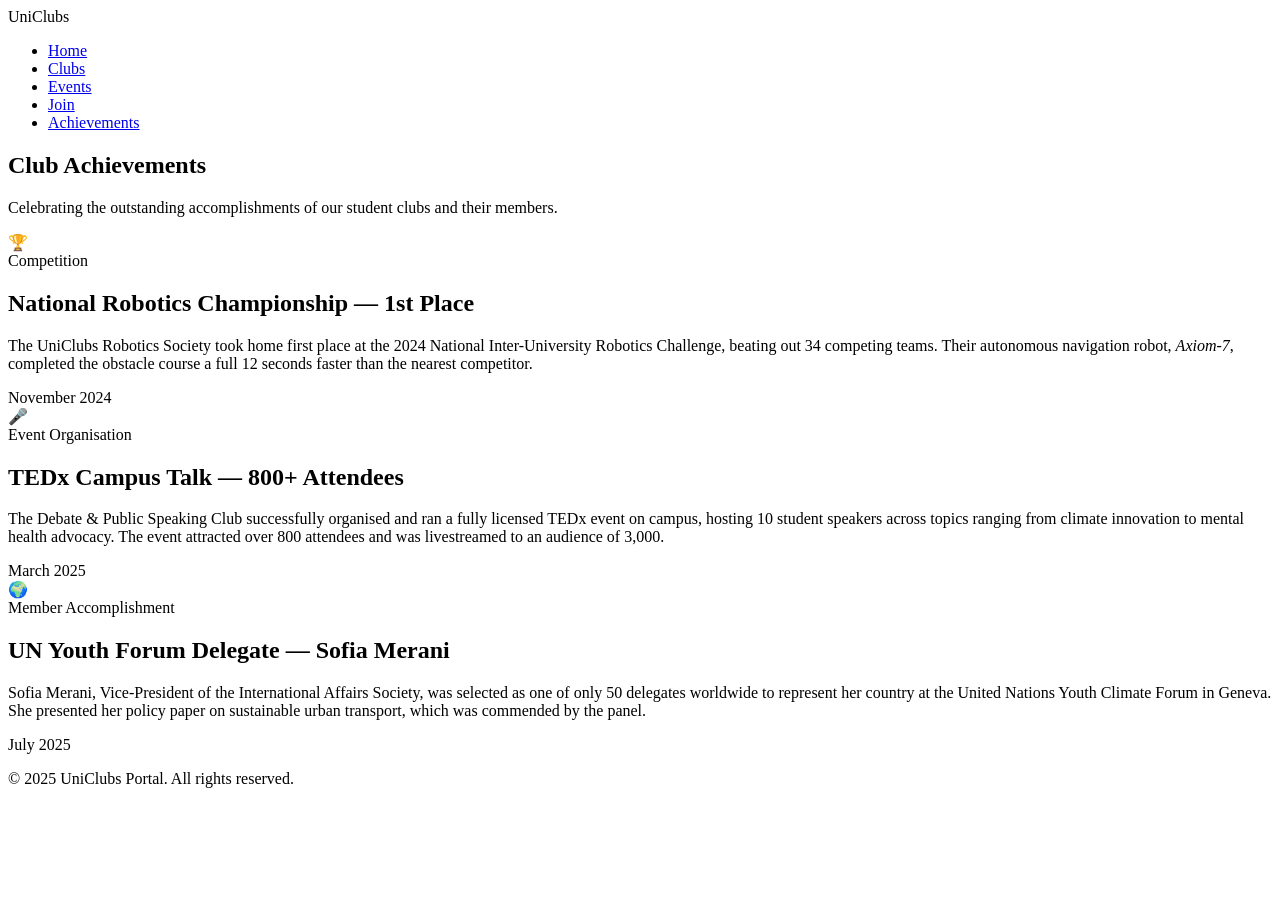
==== src/highlights.html @ f053d3e5 "Implemented highlights.html with club achievements" ====
<!DOCTYPE html>
<html lang="en">
<head>
  <meta charset="UTF-8" />
  <meta name="viewport" content="width=device-width, initial-scale=1.0" />
  <title>Club Achievements | UniClubs Portal</title>
  <link rel="stylesheet" href="../styles/style.css" />
</head>
<body>

  <header class="site-header">
    <div class="site-header__inner">
      <span class="site-logo">UniClubs</span>
      <nav class="site-nav">
        <ul>
          <li><a href="index.html">Home</a></li>
          <li><a href="clubs.html">Clubs</a></li>
          <li><a href="events.html">Events</a></li>
          <li><a href="join.html">Join</a></li>
          <li><a href="highlights.html" class="nav-active">Achievements</a></li>
        </ul>
      </nav>
    </div>
  </header>

  <main>
    <section class="achievements-hero">
      <h1>Club Achievements</h1>
      <p>Celebrating the outstanding accomplishments of our student clubs and their members.</p>
    </section>

    <section class="achievements-grid">

      <article class="achievement-card">
        <div class="achievement-card__badge">🏆</div>
        <div class="achievement-card__content">
          <span class="achievement-card__category">Competition</span>
          <h2 class="achievement-card__title">National Robotics Championship — 1st Place</h2>
          <p class="achievement-card__body">
            The UniClubs Robotics Society took home first place at the 2024 National Inter-University
            Robotics Challenge, beating out 34 competing teams. Their autonomous navigation robot,
            <em>Axiom-7</em>, completed the obstacle course a full 12 seconds faster than the
            nearest competitor.
          </p>
          <span class="achievement-card__date">November 2024</span>
        </div>
      </article>

      <article class="achievement-card">
        <div class="achievement-card__badge">🎤</div>
        <div class="achievement-card__content">
          <span class="achievement-card__category">Event Organisation</span>
          <h2 class="achievement-card__title">TEDx Campus Talk — 800+ Attendees</h2>
          <p class="achievement-card__body">
            The Debate &amp; Public Speaking Club successfully organised and ran a fully licensed
            TEDx event on campus, hosting 10 student speakers across topics ranging from
            climate innovation to mental health advocacy. The event attracted over 800 attendees
            and was livestreamed to an audience of 3,000.
          </p>
          <span class="achievement-card__date">March 2025</span>
        </div>
      </article>

      <article class="achievement-card">
        <div class="achievement-card__badge">🌍</div>
        <div class="achievement-card__content">
          <span class="achievement-card__category">Member Accomplishment</span>
          <h2 class="achievement-card__title">UN Youth Forum Delegate — Sofia Merani</h2>
          <p class="achievement-card__body">
            Sofia Merani, Vice-President of the International Affairs Society, was selected as
            one of only 50 delegates worldwide to represent her country at the United Nations
            Youth Climate Forum in Geneva. She presented her policy paper on sustainable urban
            transport, which was commended by the panel.
          </p>
          <span class="achievement-card__date">July 2025</span>
        </div>
      </article>

    </section>
  </main>

  <footer class="site-footer">
    <p>&copy; 2025 UniClubs Portal. All rights reserved.</p>
  </footer>

</body>
</html>
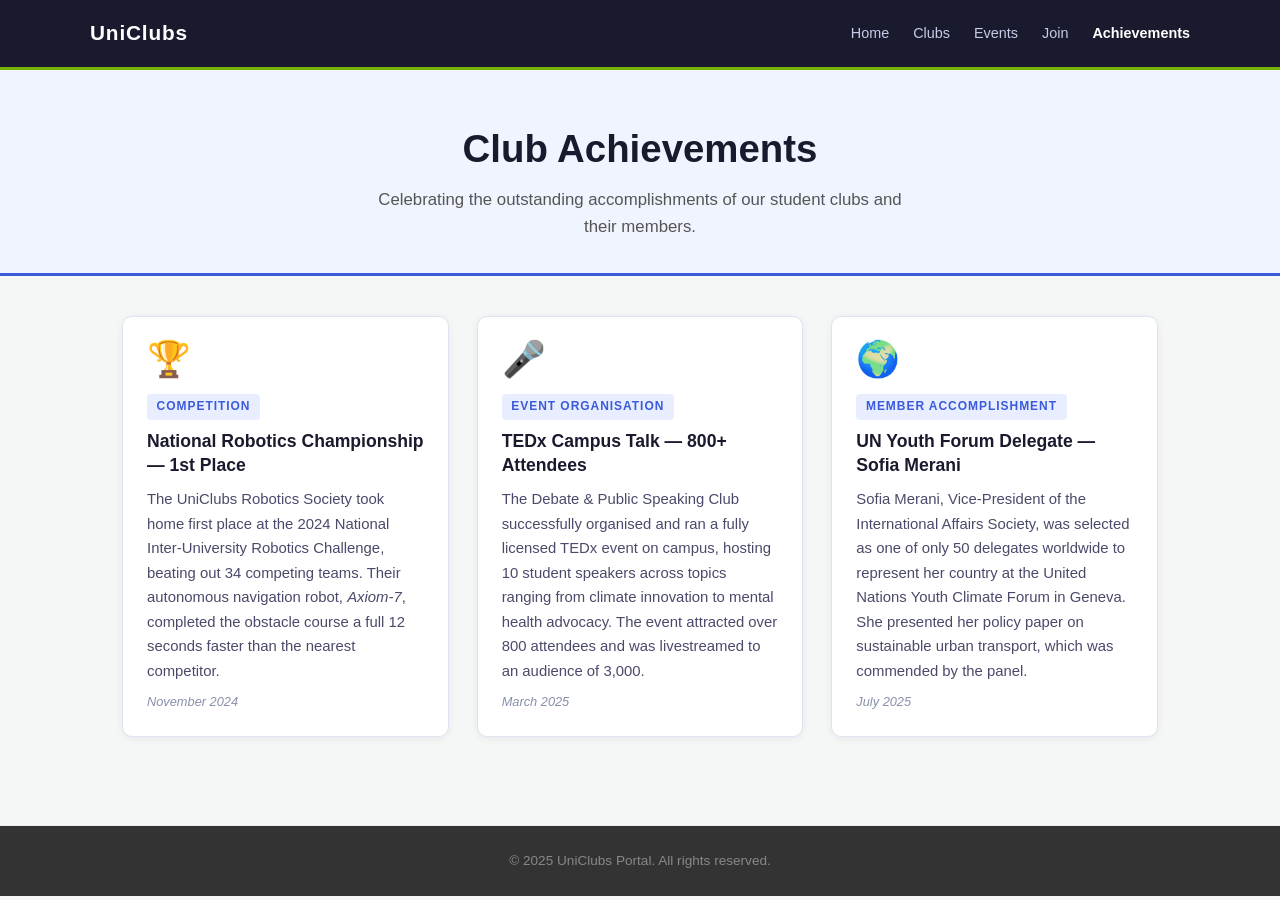
==== commit 860191f8: "Fix: Corrected the CSS file path in highlights.html" ====
--- a/src/highlights.html
+++ b/src/highlights.html
@@ -4,7 +4,7 @@
   <meta charset="UTF-8" />
   <meta name="viewport" content="width=device-width, initial-scale=1.0" />
   <title>Club Achievements | UniClubs Portal</title>
-  <link rel="stylesheet" href="../styles/style.css" />
+ <link rel="stylesheet" href="../styles/styles.css">
 </head>
 <body>
 
--- a/styles/styles.css
+++ b/styles/styles.css
@@ -0,0 +1,247 @@
+
+body {
+    font-family: 'Segoe UI', Tahoma, Geneva, Verdana, sans-serif;
+    line-height: 1.6;
+    margin: 0;
+    padding: 0;
+    background-color: #f4f4f4;
+}
+
+.container {
+    width: 80%;
+    margin: auto;
+    overflow: hidden;
+    padding: 20px;
+}
+
+header {
+    background: #333;
+    color: #fff;
+    padding-top: 30px;
+    min-height: 70px;
+    border-bottom: #77b300 3px solid;
+    text-align: center;
+}
+
+.card {
+    background: #fff;
+    padding: 20px;
+    margin-bottom: 10px;
+    border-radius: 8px;
+    box-shadow: 0 2px 5px rgba(0,0,0,0.1);
+}
+
+
+@media (max-width: 600px) {
+    .container {
+        width: 95%;
+        padding: 10px;
+    }
+    
+    header h1 {
+        font-size: 1.5rem;
+    }
+}
+* { margin: 0; padding: 0; box-sizing: border-box; font-family: 'Segoe UI', Tahoma, Geneva, Verdana, sans-serif; }
+body { background-color: #f4f7f6; color: #333; line-height: 1.6; display: flex; flex-direction: column; min-height: 100vh; }
+.navbar { background-color: #003366; color: white; padding: 1rem 2rem; display: flex; justify-content: space-between; align-items: center; }
+.navbar .logo { font-size: 1.5rem; font-weight: bold; }
+.nav-links { list-style: none; display: flex; gap: 1.5rem; }
+.nav-links a { color: white; text-decoration: none; font-weight: 500; transition: color 0.3s; }
+.nav-links a:hover { color: #ffcc00; }
+.hero-section { flex: 1; padding: 4rem 2rem; text-align: center; background-color: white; margin: 2rem auto; max-width: 900px; border-radius: 8px; box-shadow: 0 4px 8px rgba(0,0,0,0.1); }
+.hero-section h1 { color: #003366; margin-bottom: 1rem; font-size: 2.5rem; }
+.importance-section { margin: 2rem 0; padding: 1.5rem; background-color: #e6f0fa; border-left: 5px solid #003366; text-align: left; }
+.importance-section h2 { margin-bottom: 0.5rem; color: #003366; }
+.cta-buttons { margin-top: 2rem; display: flex; justify-content: center; gap: 1rem; }
+.btn { padding: 10px 20px; text-decoration: none; border-radius: 5px; font-weight: bold; transition: background 0.3s; }
+.primary-btn { background-color: #003366; color: white; }
+.primary-btn:hover { background-color: #002244; }
+.secondary-btn { background-color: #ffcc00; color: #333; }
+.secondary-btn:hover { background-color: #e6b800; }
+footer { background-color: #333; color: white; text-align: center; padding: 1rem; margin-top: auto; }
+@media (max-width: 768px) {
+    .navbar { flex-direction: column; text-align: center; }
+    .nav-links { flex-direction: column; margin-top: 1rem; gap: 0.5rem; }
+    .hero-section h1 { font-size: 2rem; }
+    .cta-buttons { flex-direction: column; }
+}
+
+
+.achievements-hero {
+  text-align: center;
+  padding: 3rem 1.5rem 2rem;
+  background-color: #f0f4ff;
+  border-bottom: 3px solid #3b5bdb;
+}
+
+.achievements-hero h1 {
+  font-size: 2.4rem;
+  color: #1a1a2e;
+  margin-bottom: 0.5rem;
+}
+
+.achievements-hero p {
+  font-size: 1.05rem;
+  color: #555;
+  max-width: 560px;
+  margin: 0 auto;
+}
+
+/* --- Achievement Cards Grid --- */
+.achievements-grid {
+  display: grid;
+  grid-template-columns: repeat(3, 1fr);
+  gap: 1.75rem;
+  padding: 2.5rem 2rem;
+  max-width: 1100px;
+  margin: 0 auto;
+}
+
+/* --- Individual Card --- */
+.achievement-card {
+  background: #ffffff;
+  border: 1px solid #dde3f0;
+  border-radius: 10px;
+  padding: 1.5rem;
+  display: flex;
+  flex-direction: column;
+  gap: 1rem;
+  box-shadow: 0 2px 8px rgba(0, 0, 0, 0.06);
+  transition: transform 0.2s ease, box-shadow 0.2s ease;
+}
+
+.achievement-card:hover {
+  transform: translateY(-4px);
+  box-shadow: 0 6px 20px rgba(59, 91, 219, 0.15);
+}
+
+.achievement-card__badge {
+  font-size: 2.2rem;
+  line-height: 1;
+}
+
+.achievement-card__category {
+  display: inline-block;
+  background-color: #e8eeff;
+  color: #3b5bdb;
+  font-size: 0.75rem;
+  font-weight: 700;
+  text-transform: uppercase;
+  letter-spacing: 0.08em;
+  padding: 0.2rem 0.6rem;
+  border-radius: 4px;
+  margin-bottom: 0.4rem;
+}
+
+.achievement-card__title {
+  font-size: 1.1rem;
+  color: #1a1a2e;
+  margin: 0.25rem 0 0.6rem;
+  line-height: 1.35;
+}
+
+.achievement-card__body {
+  font-size: 0.93rem;
+  color: #4a4a6a;
+  line-height: 1.65;
+  flex-grow: 1;
+}
+
+.achievement-card__date {
+  display: block;
+  font-size: 0.8rem;
+  color: #8890aa;
+  font-style: italic;
+  margin-top: 0.5rem;
+}
+
+/* --- Shared Nav & Header (basic, if not already defined) --- */
+.site-header {
+  background-color: #1a1a2e;
+  padding: 1rem 2rem;
+}
+
+.site-header__inner {
+  display: flex;
+  align-items: center;
+  justify-content: space-between;
+  max-width: 1100px;
+  margin: 0 auto;
+}
+
+.site-logo {
+  color: #ffffff;
+  font-size: 1.3rem;
+  font-weight: 700;
+  letter-spacing: 0.04em;
+}
+
+.site-nav ul {
+  list-style: none;
+  display: flex;
+  gap: 1.5rem;
+  margin: 0;
+  padding: 0;
+}
+
+.site-nav a {
+  color: #c5cde8;
+  text-decoration: none;
+  font-size: 0.9rem;
+  transition: color 0.2s;
+}
+
+.site-nav a:hover,
+.site-nav a.nav-active {
+  color: #ffffff;
+  font-weight: 600;
+}
+
+.site-footer {
+  text-align: center;
+  padding: 1.5rem;
+  font-size: 0.85rem;
+  color: #888;
+  border-top: 1px solid #eee;
+  margin-top: 3rem;
+}
+
+@media (max-width: 900px) {
+  .achievements-grid {
+    grid-template-columns: repeat(2, 1fr);
+    padding: 2rem 1.5rem;
+  }
+
+  .achievements-hero h1 {
+    font-size: 2rem;
+  }
+}
+
+/* Mobile: single-column stack, collapsed nav */
+@media (max-width: 580px) {
+  .achievements-grid {
+    grid-template-columns: 1fr;
+    padding: 1.5rem 1rem;
+  }
+
+  .achievements-hero {
+    padding: 2rem 1rem 1.5rem;
+  }
+
+  .achievements-hero h1 {
+    font-size: 1.6rem;
+  }
+
+  .site-header__inner {
+    flex-direction: column;
+    gap: 0.75rem;
+    text-align: center;
+  }
+
+  .site-nav ul {
+    flex-wrap: wrap;
+    justify-content: center;
+    gap: 0.75rem 1.25rem;
+  }
+}
